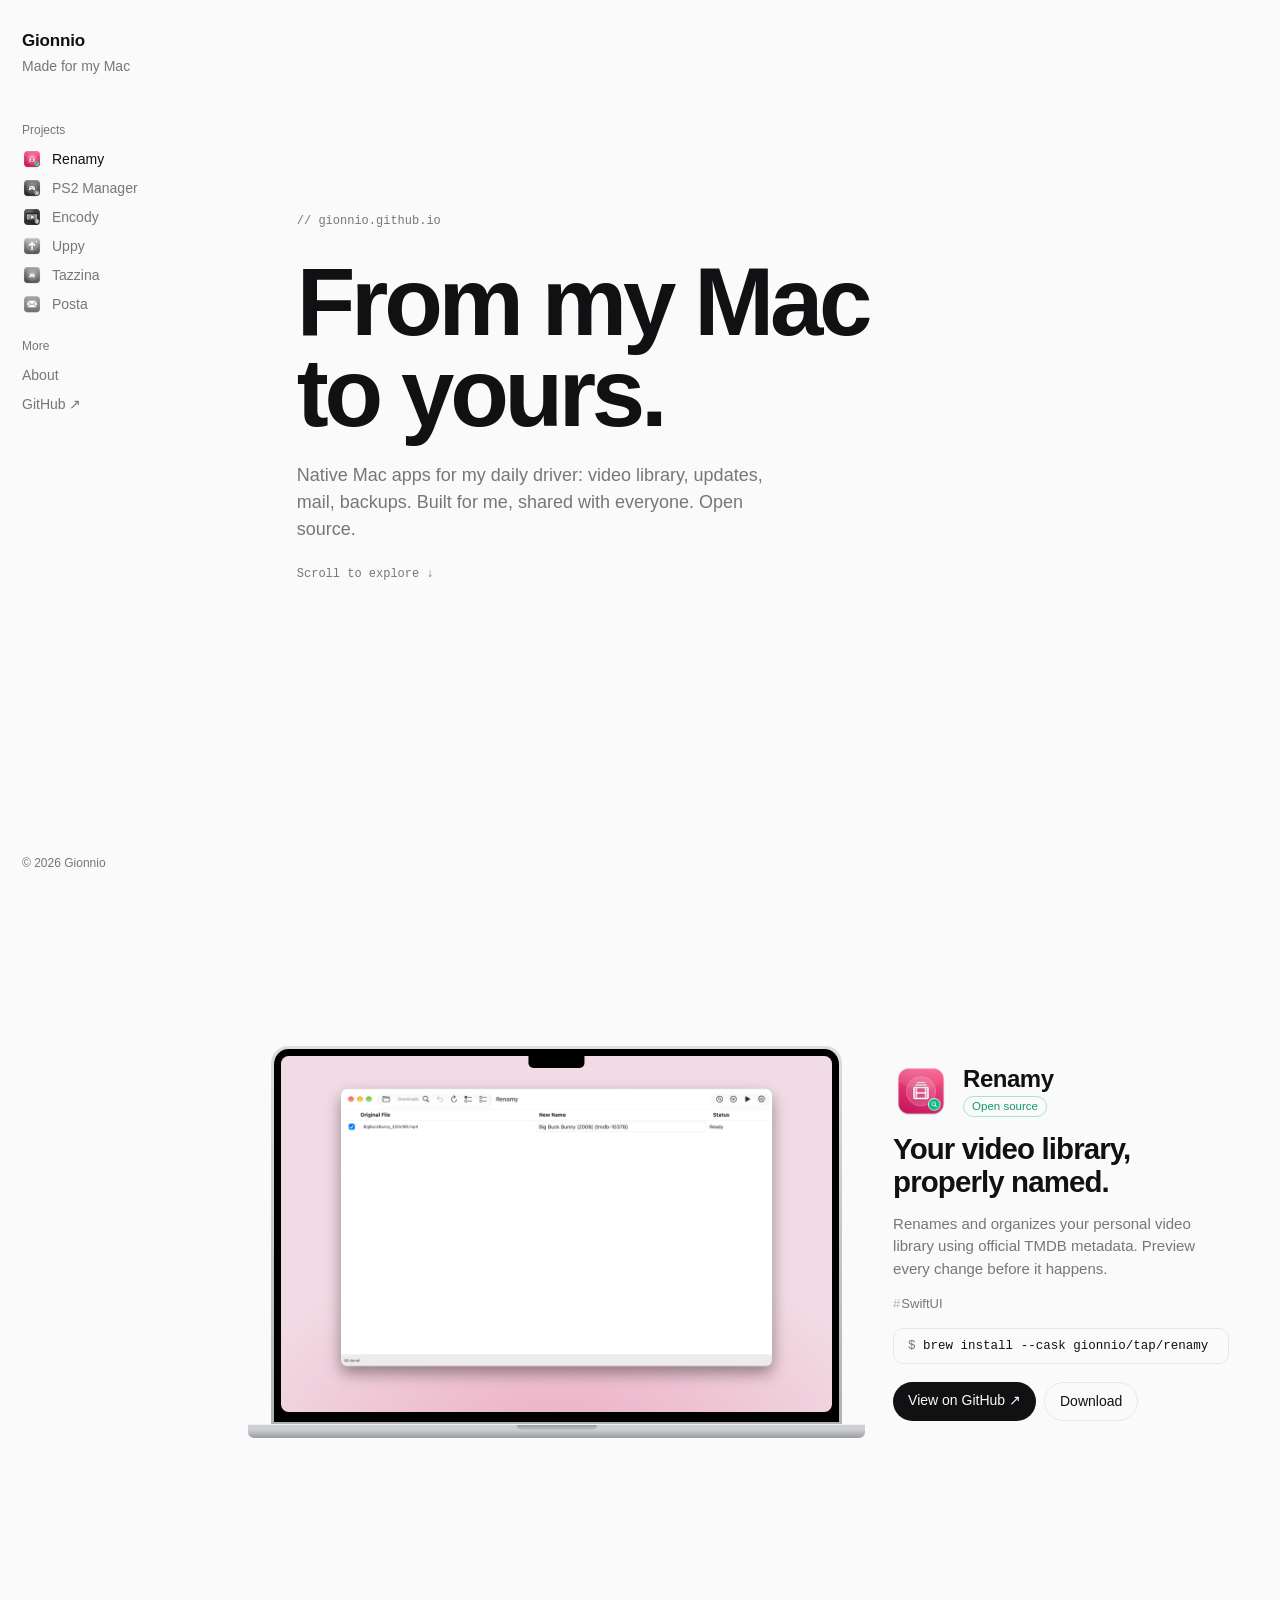
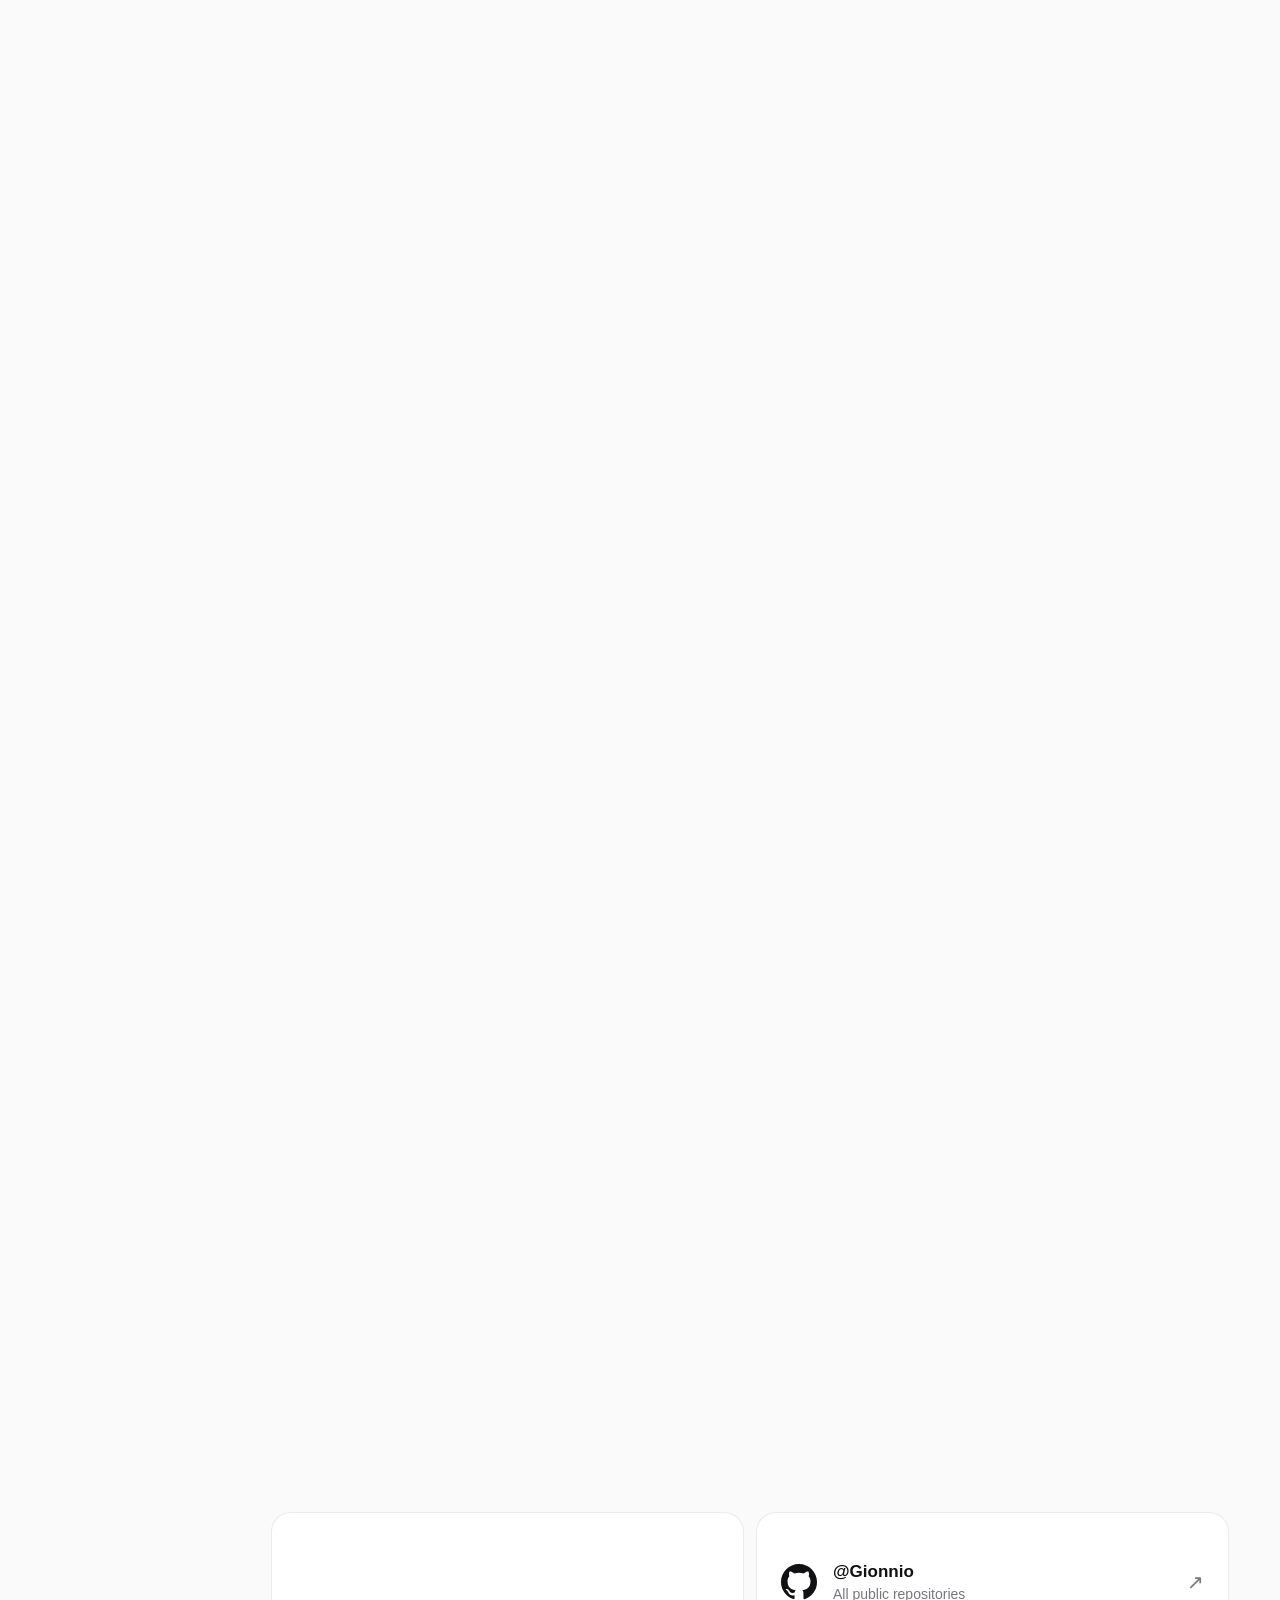
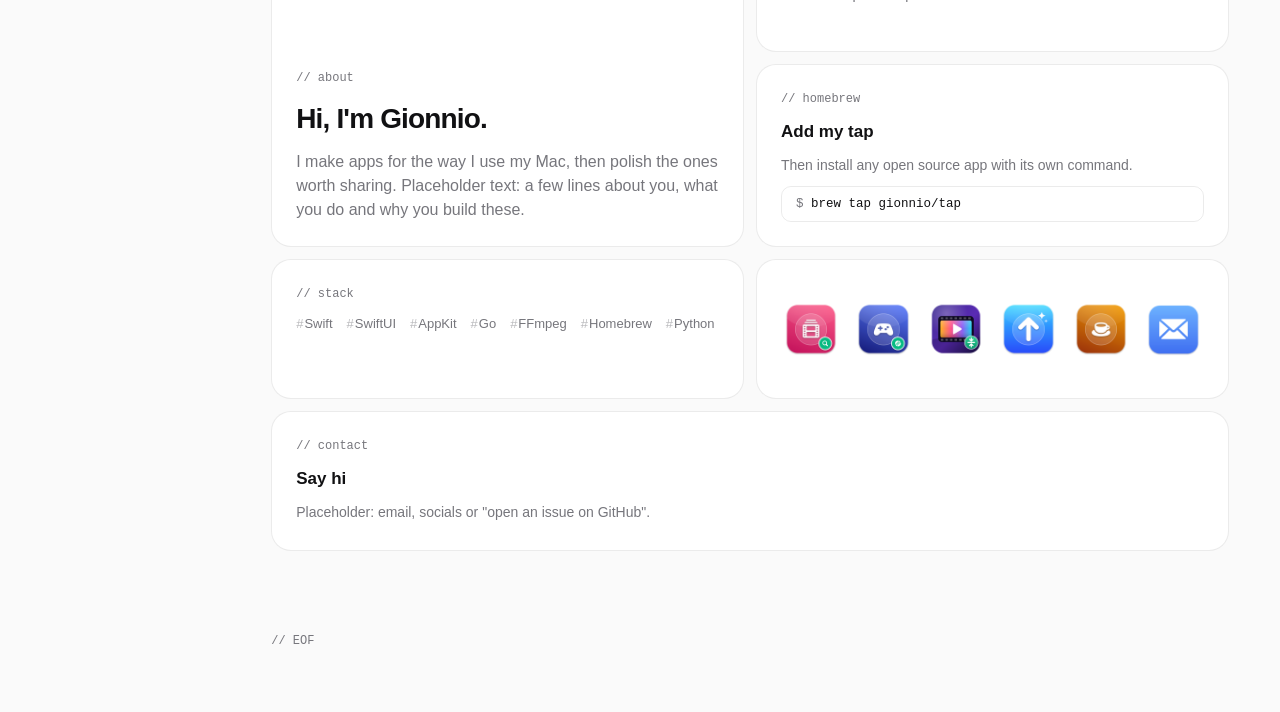
==== index.html @ 4c5269f3 "Personal site" ====
<!doctype html>
<html lang="en">
<head>
  <meta charset="utf-8">
  <meta name="viewport" content="width=device-width, initial-scale=1">
  <title>Gionnio — Personal projects</title>
  <meta name="description" content="Personal projects by Gionnio: small native apps for macOS.">
  <link rel="stylesheet" href="style.css">
</head>
<body>
  <!-- Everything below is rendered by main.js from content.json -->
  <aside class="sidebar" id="sidebar"></aside>
  <main id="top"></main>
  <script src="main.js"></script>
</body>
</html>
---- style.css ----
:root {
  --bg: #fafafa;
  --fg: #111113;
  --muted: #76767c;
  --line: rgba(0, 0, 0, 0.08);
  --card: #ffffff;
  --chip: rgba(0, 0, 0, 0.045);
  --accent: #E2457A;
  --sidebar: 220px;
  --sans: -apple-system, BlinkMacSystemFont, "SF Pro Text", "Inter", "Helvetica Neue", sans-serif;
  --mono: ui-monospace, "SF Mono", "JetBrains Mono", Menlo, monospace;
  color-scheme: light dark;
}

@media (prefers-color-scheme: dark) {
  :root {
    --bg: #0b0b0c;
    --fg: #f2f2f4;
    --muted: #8b8b92;
    --line: rgba(255, 255, 255, 0.08);
    --card: #141416;
    --chip: rgba(255, 255, 255, 0.06);
  }
}

* { box-sizing: border-box; margin: 0; padding: 0; }
html { scroll-behavior: smooth; }
body {
  background: var(--bg);
  color: var(--fg);
  font: 16px/1.5 var(--sans);
  -webkit-font-smoothing: antialiased;
}
a { color: inherit; text-decoration: none; }
ul { list-style: none; }
img { display: block; }
.mono { font: 12px/1.7 var(--mono); color: var(--muted); }
.muted { color: var(--muted); font-size: 14px; }

/* Sidebar */
.sidebar {
  position: fixed; inset: 0 auto 0 0; width: var(--sidebar);
  padding: 28px 22px; display: flex; flex-direction: column; gap: 2px; z-index: 10;
}
.brand { font-weight: 600; font-size: 17px; letter-spacing: -0.01em; }
.brand-sub { color: var(--muted); font-size: 14px; margin-bottom: 24px; }
.nav-label { font-size: 12px; color: var(--muted); margin: 18px 0 6px; }
.sidebar nav a {
  display: flex; align-items: center; gap: 10px; padding: 4px 0;
  font-size: 14px; color: var(--muted); transition: color 0.2s;
}
.sidebar nav a img { width: 20px; height: 20px; filter: grayscale(1); opacity: 0.45; transition: filter 0.3s, opacity 0.3s; }
.sidebar nav a:hover, .sidebar nav a.on { color: var(--fg); }
.sidebar nav a:hover img, .sidebar nav a.on img { filter: none; opacity: 1; }
.sidebar-foot { margin-top: auto; font-size: 12px; color: var(--muted); }

main { margin-left: var(--sidebar); }

/* Hero */
.hero {
  min-height: 88vh; display: flex; flex-direction: column; justify-content: center;
  padding: 80px clamp(24px, 6vw, 96px); gap: 24px;
}
.hero h1 {
  font-size: clamp(48px, 7.5vw, 112px); line-height: 0.95; letter-spacing: -0.045em; font-weight: 600;
}
.lede { max-width: 480px; font-size: 18px; color: var(--muted); }
.scroll-hint { font: 12px var(--mono); color: var(--muted); }
.scroll-hint:hover { color: var(--fg); }

/* Showcase: sticky stage, the screen strip moves with the scroll */
.showcase { height: calc(var(--n, 6) * 100vh); position: relative; }
.stage {
  position: sticky; top: 0; height: 100vh;
  display: grid; grid-template-columns: minmax(0, 1.7fr) minmax(260px, 1fr); align-items: center;
  gap: clamp(32px, 4vw, 72px); padding: 0 clamp(24px, 4vw, 72px);
}
.dots {
  position: absolute; left: 0; right: 0; bottom: 28px;
  display: flex; justify-content: center; gap: 6px;
}
.dots button {
  width: 6px; height: 6px; border-radius: 3px; border: 0; background: var(--fg); opacity: 0.18;
  cursor: pointer; transition: width 0.3s, opacity 0.3s;
}
.dots button.on { width: 18px; opacity: 0.8; }

/* MacBook Pro (silver) drawn in CSS */
.macbook { width: min(100%, calc((100vh - 120px) * 1.48)); justify-self: center; }
.lid {
  padding: 0.45%; background: linear-gradient(#dcdde1, #b0b2b7);
  border-radius: 3% 3% 0 0 / 4.6% 4.6% 0 0;
}
.bezel {
  padding: 1.3% 1.3% 1.6%; background: #000;
  border-radius: 2.6% 2.6% 0 0 / 4.1% 4.1% 0 0;
}
.screen {
  position: relative; aspect-ratio: 16 / 10.35; overflow: hidden; border-radius: 1.4% / 2.2%;
  background: #000; container-type: inline-size;
}
.notch {
  position: absolute; z-index: 3; top: 0; left: 50%; translate: -50% 0;
  width: 10%; height: 3.4%; background: #000; border-radius: 0 0 0.9cqw 0.9cqw;
}
.strip { height: calc(var(--n, 6) * 100%); will-change: transform; }
.slide { height: calc(100% / var(--n, 6)); }
.base {
  position: relative; height: 0; padding-bottom: 2.4%; width: 108%; margin-left: -4%;
  background: linear-gradient(#f1f2f4 0 6%, #cdcfd3 6% 40%, #9a9ca2);
  border-radius: 0 0 1.2% 1.2% / 0 0 40% 40%;
  box-shadow: 0 30px 50px -28px rgba(0, 0, 0, 0.4);
}
.base span {
  position: absolute; left: 50%; top: 6%; translate: -50% 0; width: 13%; height: 38%;
  background: linear-gradient(#9a9ca2, #bfc1c6); border-radius: 0 0 8px 8px;
}

/* Desktop inside the screen: soft tint of the project color */
.wall {
  width: 100%; height: 100%; display: grid; place-items: center;
  background:
    radial-gradient(90% 80% at 50% 110%, color-mix(in srgb, var(--c1) 40%, #f3f3f5), transparent 70%),
    color-mix(in srgb, var(--c1) 14%, #f3f3f5);
}
/* Screenshots already include the macOS window shadow */
.window { max-width: 92%; max-height: 90%; }
.placeholder { display: grid; justify-items: center; gap: 1.2em; color: var(--c2); font-size: 1.6cqw; }
.placeholder img { width: 14cqw; height: 14cqw; }

/* Project details next to the MacBook */
.details { position: relative; height: 420px; }
.detail {
  position: absolute; inset: 0; display: flex; flex-direction: column; justify-content: center; gap: 14px;
  opacity: 0; translate: 0 16px; pointer-events: none; transition: opacity 0.4s, translate 0.4s;
}
.detail.on { opacity: 1; translate: 0 0; pointer-events: auto; }
.app-head { display: flex; align-items: center; gap: 14px; }
.app-icon { width: 56px; height: 56px; }
.app-head h2 { font-size: 24px; font-weight: 600; letter-spacing: -0.02em; line-height: 1.15; }
.badge {
  display: inline-block; margin-top: 3px; padding: 1px 8px; border-radius: 99px;
  font-size: 11.5px; font-weight: 500; border: 1px solid var(--line); color: var(--muted);
}
.badge.open { color: #0d9b6c; border-color: color-mix(in srgb, #10B981 35%, transparent); }
.badge.soon { color: #c27410; border-color: color-mix(in srgb, #E08A2E 35%, transparent); }
.tagline { font-size: clamp(24px, 2.3vw, 32px); line-height: 1.12; letter-spacing: -0.03em; font-weight: 600; }
.desc { color: var(--muted); font-size: 15px; }
.note { font: 12px var(--mono); color: var(--muted); }
.chips { display: flex; flex-wrap: wrap; gap: 6px 14px; }
.chips li { font-size: 13px; color: var(--muted); }
.chips li::before { content: "#"; opacity: 0.5; margin-right: 1px; }
.cmd {
  display: block; padding: 10px 14px; border-radius: 10px; border: 1px solid var(--line);
  font: 12.5px var(--mono); overflow-x: auto; white-space: nowrap;
}
.cmd span { color: var(--muted); user-select: none; }
.actions { display: flex; gap: 8px; margin-top: 4px; }
.btn {
  padding: 8px 15px; border-radius: 99px; font-size: 14px; font-weight: 500;
  background: var(--fg); color: var(--bg); transition: opacity 0.2s;
}
.btn:hover { opacity: 0.8; }
.btn.ghost { background: transparent; color: var(--fg); border: 1px solid var(--line); }

.mobile-list { display: none; }

/* Bento */
.bento {
  display: grid; grid-template-columns: repeat(4, 1fr); grid-auto-rows: minmax(140px, auto); gap: 12px;
  padding: 120px clamp(24px, 4vw, 72px) 40px;
}
.card {
  background: var(--card); border: 1px solid var(--line); border-radius: 20px; padding: 24px;
  display: flex; flex-direction: column; gap: 10px;
}
.card { grid-column: span var(--cols, 2); grid-row: span var(--rows, 1); }
.card h2 { font-size: 28px; font-weight: 600; letter-spacing: -0.03em; }
.card-title { font-weight: 600; font-size: 17px; }
.card.big { justify-content: flex-end; }
.card .body { color: var(--muted); max-width: 440px; }
.link { flex-direction: row; align-items: center; gap: 16px; transition: border-color 0.2s; }
.link:hover { border-color: var(--muted); }
.link svg { width: 36px; height: 36px; flex: none; }
.link .arrow { margin-left: auto; font-size: 20px; color: var(--muted); }
.command .cmd { margin-top: auto; }
.icons { justify-content: center; }
.icon-grid { display: grid; grid-template-columns: repeat(6, 1fr); gap: 12px; }
.icon-grid img { width: 100%; transition: transform 0.25s; }
.icon-grid a:hover img { transform: translateY(-3px); }

footer { padding: 40px clamp(24px, 4vw, 72px) 60px; }

/* Phone & small tablets */
@media (max-width: 900px) {
  .sidebar {
    position: sticky; top: 0; width: auto; inset: auto; flex-direction: row; align-items: center;
    padding: 12px 16px; border-bottom: 1px solid var(--line);
    background: color-mix(in srgb, var(--bg) 85%, transparent); backdrop-filter: blur(16px);
  }
  .brand-sub, .nav-label, .sidebar-foot, .nav-more { display: none; }
  .sidebar nav { overflow-x: auto; scrollbar-width: none; margin-left: 16px; }
  .sidebar nav ul { display: flex; gap: 14px; }
  .sidebar nav a { white-space: nowrap; }
  main { margin-left: 0; }
  .hero { min-height: 70vh; padding: 56px 16px; }
  .lede { font-size: 17px; }
  .showcase { display: none; }
  .mobile-list { display: grid; grid-template-columns: minmax(0, 1fr); gap: 16px; padding: 0 16px; }
  .mcard {
    display: flex; flex-direction: column; gap: 14px; padding: 12px 12px 22px;
    background: var(--card); border: 1px solid var(--line); border-radius: 22px; scroll-margin-top: 80px;
  }
  .mcard > :not(.mscreen) { margin: 0 6px; }
  .mscreen { aspect-ratio: 16 / 10.35; border-radius: 12px; overflow: hidden; container-type: inline-size; }
  .mcard .tagline { font-size: 24px; }
  .bento { grid-template-columns: minmax(0, 1fr); padding: 72px 16px 24px; }
  .bento .card { grid-column: auto; grid-row: auto; }
  .card.big { min-height: 240px; }
  .icon-grid { grid-template-columns: repeat(3, 1fr); }
  footer { padding: 24px 16px 48px; }
}

@media (prefers-reduced-motion: reduce) {
  html { scroll-behavior: auto; }
  .detail { transition: none; }
}
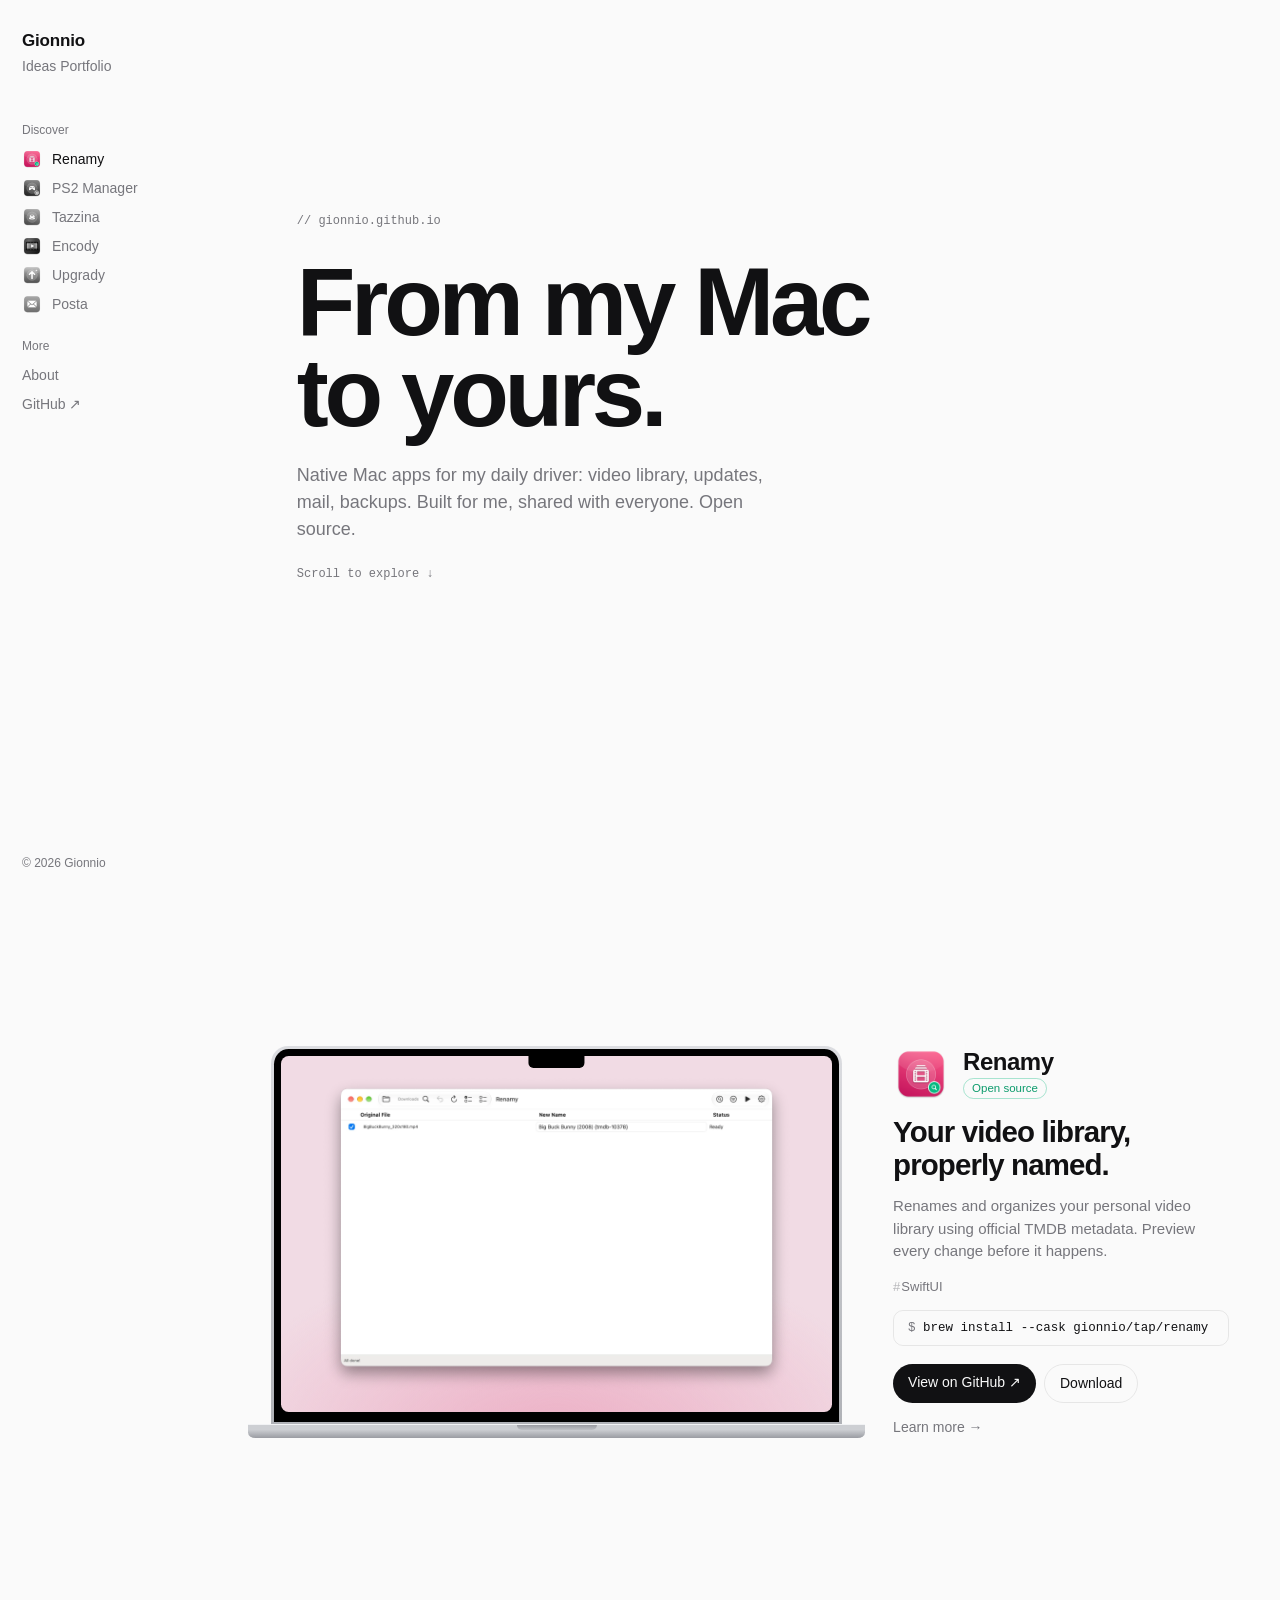
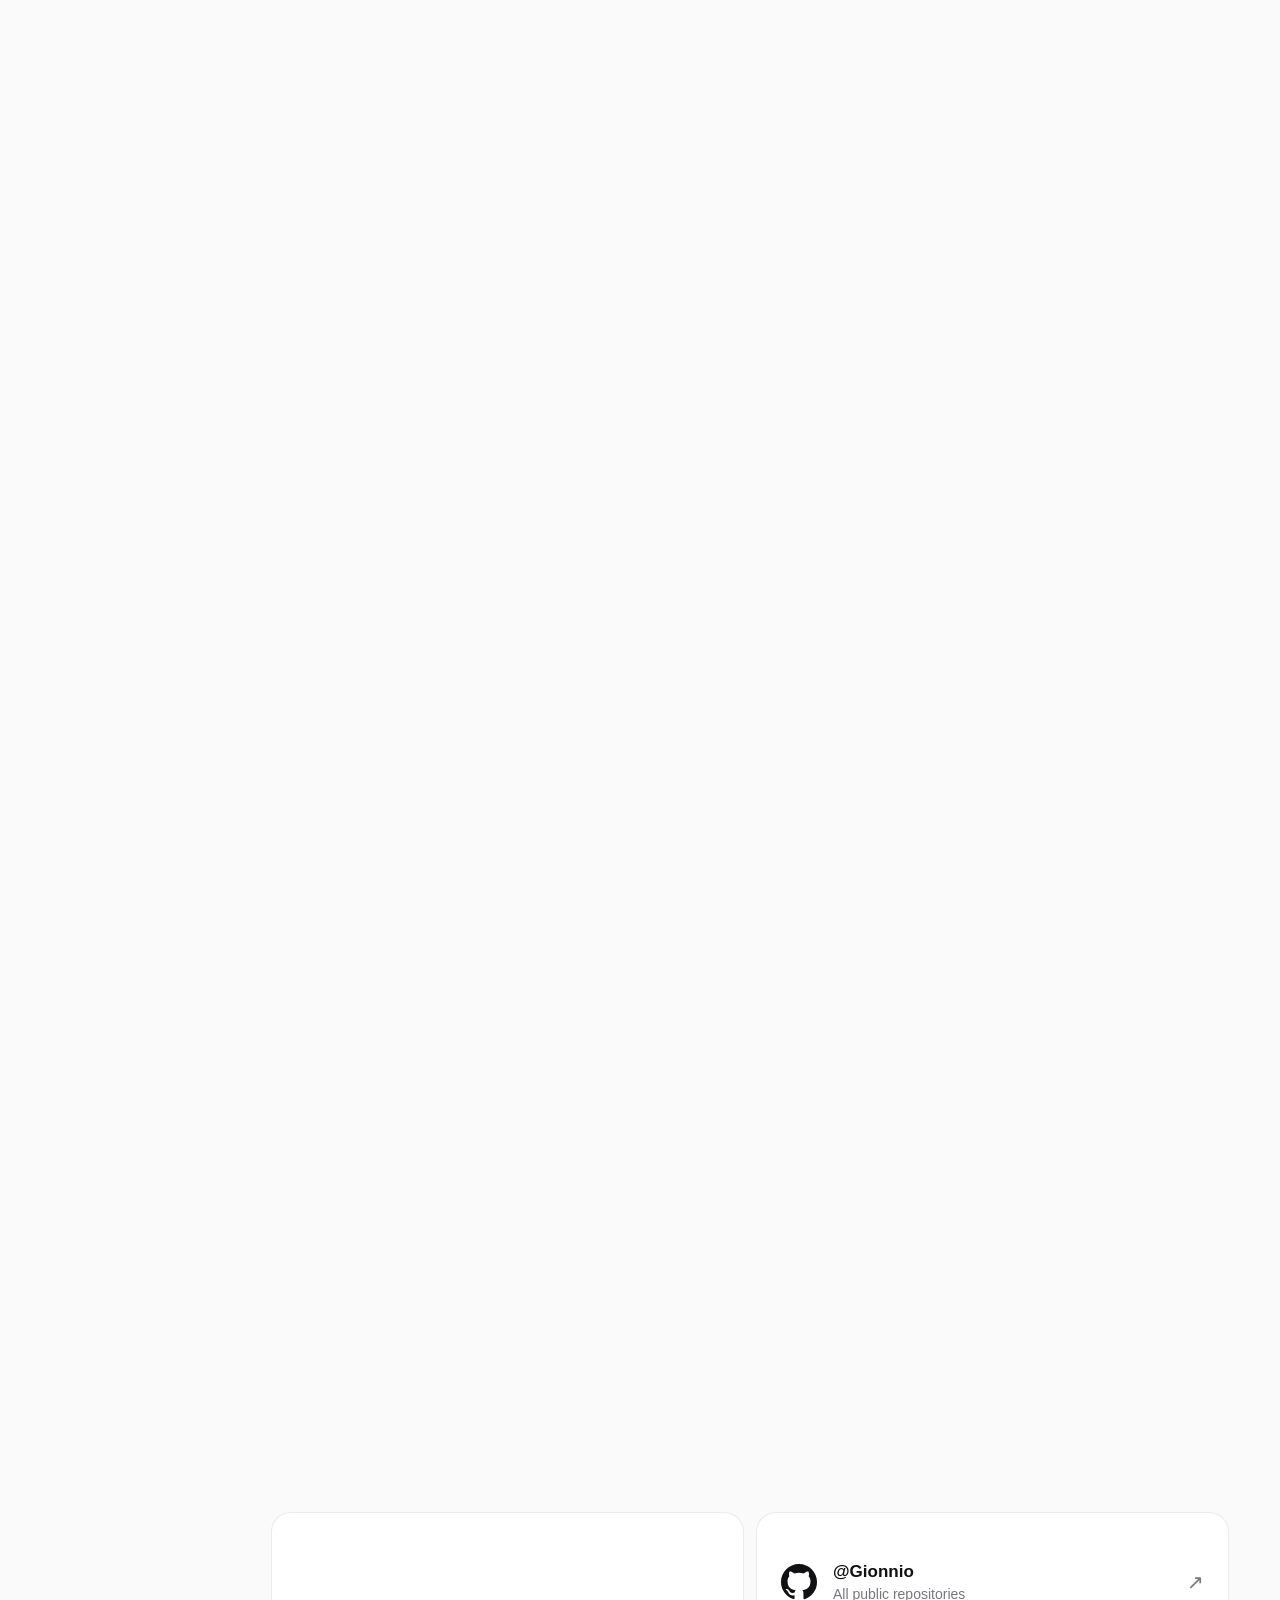
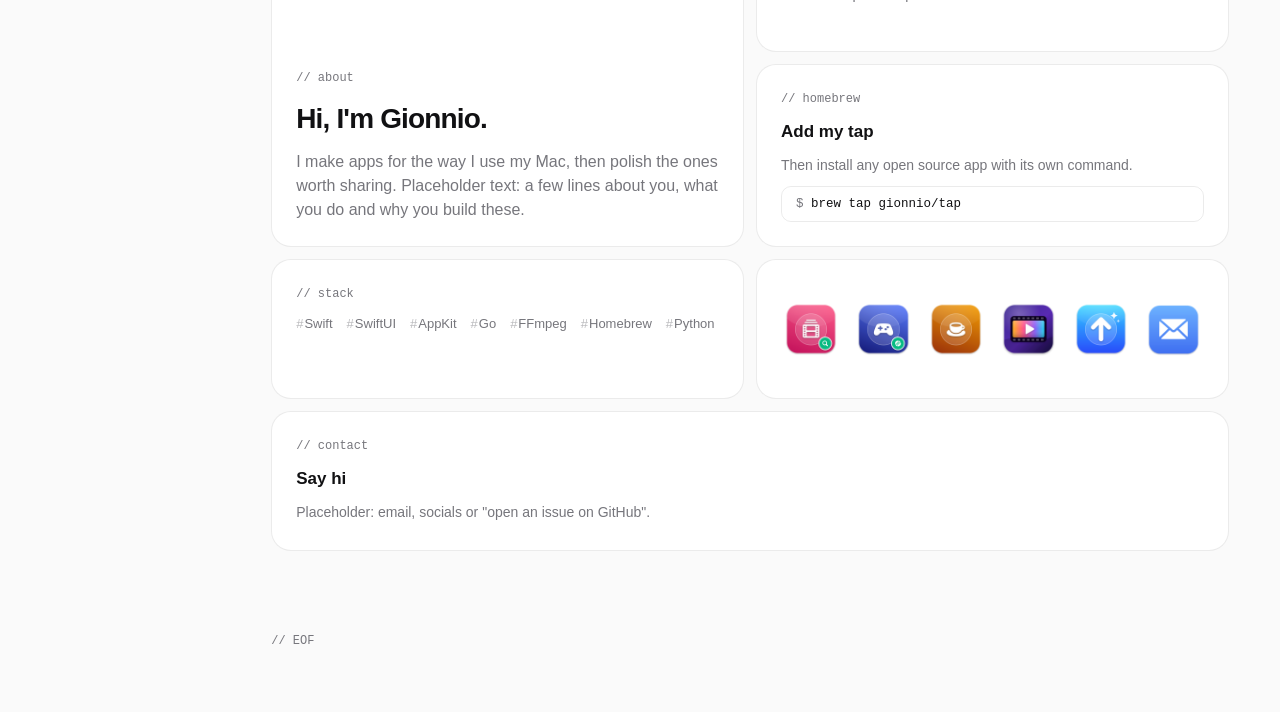
==== commit 8b54f0af: "Update site content" ====
--- a/index.html
+++ b/index.html
@@ -11,6 +11,7 @@
   <!-- Everything below is rendered by main.js from content.json -->
   <aside class="sidebar" id="sidebar"></aside>
   <main id="top"></main>
+  <script src="sketch.js"></script>
   <script src="main.js"></script>
 </body>
 </html>
--- a/style.css
+++ b/style.css
@@ -118,13 +118,15 @@
 
 /* Desktop inside the screen: soft tint of the project color */
 .wall {
-  width: 100%; height: 100%; display: grid; place-items: center;
+  width: 100%; height: 100%; overflow: hidden;
+  display: flex; align-items: center; justify-content: center;
   background:
     radial-gradient(90% 80% at 50% 110%, color-mix(in srgb, var(--c1) 40%, #f3f3f5), transparent 70%),
     color-mix(in srgb, var(--c1) 14%, #f3f3f5);
 }
 /* Screenshots already include the macOS window shadow */
-.window { max-width: 92%; max-height: 90%; }
+/* Fit inside the screen whatever the window's proportions: never taller than the screen */
+.window { max-width: 92%; max-height: 90%; min-width: 0; min-height: 0; object-fit: contain; }
 .placeholder { display: grid; justify-items: center; gap: 1.2em; color: var(--c2); font-size: 1.6cqw; }
 .placeholder img { width: 14cqw; height: 14cqw; }
 
@@ -163,7 +165,62 @@
 .btn:hover { opacity: 0.8; }
 .btn.ghost { background: transparent; color: var(--fg); border: 1px solid var(--line); }
 
+.more { font-size: 14px; font-weight: 500; color: var(--muted); align-self: flex-start; transition: color 0.2s; }
+.more:hover { color: var(--fg); }
+
 .mobile-list { display: none; }
+
+/* Project pages */
+.project-page {
+  max-width: 920px; padding: 56px clamp(24px, 5vw, 80px) 40px;
+  display: flex; flex-direction: column; gap: 72px;
+}
+.back { align-self: flex-start; margin-bottom: -40px; }
+.back:hover { color: var(--fg); }
+.project-head { display: flex; flex-direction: column; gap: 18px; max-width: 680px; }
+.project-head h1 { font-size: clamp(40px, 5.6vw, 72px); line-height: 1; letter-spacing: -0.045em; font-weight: 600; }
+.project-head .app-icon { width: 72px; height: 72px; }
+.intro { font-size: 19px; color: var(--muted); display: flex; flex-direction: column; gap: 12px; }
+.project-head .cmd { max-width: 520px; }
+.project-hero .macbook { width: 100%; }
+.block h2 { font-size: 28px; font-weight: 600; letter-spacing: -0.03em; margin-bottom: 18px; }
+.prose, .feature, .quote-body { display: flex; flex-direction: column; gap: 12px; }
+.prose { font-size: 17px; max-width: 680px; }
+.prose ul, .feature ul { padding-left: 20px; list-style: disc; display: flex; flex-direction: column; gap: 6px; }
+.block code, .intro code { font: 0.88em var(--mono); padding: 1px 5px; border-radius: 5px; background: var(--chip); }
+.block a, .intro a { text-decoration: underline; text-decoration-color: color-mix(in srgb, var(--accent) 50%, transparent); text-underline-offset: 3px; }
+.quote { border-left: 3px solid var(--accent); padding: 4px 0 4px 28px; display: flex; flex-direction: column; gap: 14px; }
+.quote-body { font-size: clamp(21px, 2.2vw, 27px); line-height: 1.35; letter-spacing: -0.02em; font-weight: 500; }
+.features { display: grid; grid-template-columns: repeat(2, minmax(0, 1fr)); gap: 12px; }
+.feature {
+  background: var(--card); border: 1px solid var(--line); border-radius: 18px; padding: 20px 22px;
+  color: var(--muted); font-size: 15px; gap: 8px;
+}
+.feature h3 { color: var(--fg); font-size: 16px; font-weight: 600; letter-spacing: -0.01em; }
+.shot { display: flex; flex-direction: column; gap: 12px; }
+.shot .wall.plain { border-radius: 20px; aspect-ratio: 16 / 10; padding: 4%; }
+.shot figcaption { font-size: 13px; color: var(--muted); text-align: center; }
+/* Annotated screenshots: crayon marks with handwritten notes in the side gutters */
+@font-face { font-family: "Caveat"; src: url("assets/fonts/caveat-600.woff2") format("woff2"); font-weight: 600; font-display: swap; }
+.annotated { display: flex; flex-direction: column; gap: 14px; margin-inline: calc(-1 * min(120px, 7vw)); }
+.annotated > h2 { margin-inline: min(120px, 7vw); }
+.ann-stage { position: relative; padding: 8px 19%; }
+.ann-img { border-radius: 18px; background: color-mix(in srgb, var(--c1) 10%, transparent); padding: 2%; }
+.ann-img img { width: 100%; height: auto; }
+.ann-svg { position: absolute; inset: 0; pointer-events: none; overflow: visible; }
+.sketch-num { font: 600 15px "Caveat", cursive; fill: #fff; }
+.ann-label { position: absolute; font: 600 20px/1.08 "Caveat", "Bradley Hand", cursive; }
+.ann-label.left { text-align: right; }
+.ann-label b { font-weight: 600; }
+.ann-list { display: none; }
+.annotated figcaption { font-size: 13px; color: var(--muted); text-align: center; }
+
+.next {
+  display: flex; flex-direction: column; gap: 6px; padding: 28px 0 0; border-top: 1px solid var(--line);
+}
+.next-name { display: flex; align-items: center; gap: 12px; font-size: clamp(28px, 3.5vw, 40px); font-weight: 600; letter-spacing: -0.03em; transition: gap 0.25s; }
+.next-name img { width: 44px; height: 44px; }
+.next:hover .next-name { gap: 18px; }
 
 /* Bento */
 .bento {
@@ -198,7 +255,7 @@
     padding: 12px 16px; border-bottom: 1px solid var(--line);
     background: color-mix(in srgb, var(--bg) 85%, transparent); backdrop-filter: blur(16px);
   }
-  .brand-sub, .nav-label, .sidebar-foot, .nav-more { display: none; }
+  .brand-sub, .nav-label, .sidebar-foot, .sidebar .nav-more { display: none; }
   .sidebar nav { overflow-x: auto; scrollbar-width: none; margin-left: 16px; }
   .sidebar nav ul { display: flex; gap: 14px; }
   .sidebar nav a { white-space: nowrap; }
@@ -215,6 +272,19 @@
   .mscreen { aspect-ratio: 16 / 10.35; border-radius: 12px; overflow: hidden; container-type: inline-size; }
   .mcard .tagline { font-size: 24px; }
   .bento { grid-template-columns: minmax(0, 1fr); padding: 72px 16px 24px; }
+  .project-page { padding: 32px 16px 24px; gap: 48px; }
+  .back { margin-bottom: -24px; }
+  .features { grid-template-columns: minmax(0, 1fr); }
+  .quote { padding-left: 18px; }
+  .ann-stage { padding: 0; }
+  .annotated { margin-inline: 0; }
+  .annotated > h2 { margin-inline: 0; }
+  .ann-list { display: flex; flex-direction: column; gap: 8px; padding-left: 0; counter-reset: note; font: 600 20px/1.15 "Caveat", "Bradley Hand", cursive; }
+  .ann-list li { counter-increment: note; display: flex; gap: 10px; align-items: baseline; }
+  .ann-list li::before {
+    content: counter(note); flex: none; width: 22px; height: 22px; border-radius: 50%; background: var(--dot);
+    color: #fff; display: grid; place-items: center; font-size: 15px; translate: 0 3px;
+  }
   .bento .card { grid-column: auto; grid-row: auto; }
   .card.big { min-height: 240px; }
   .icon-grid { grid-template-columns: repeat(3, 1fr); }
